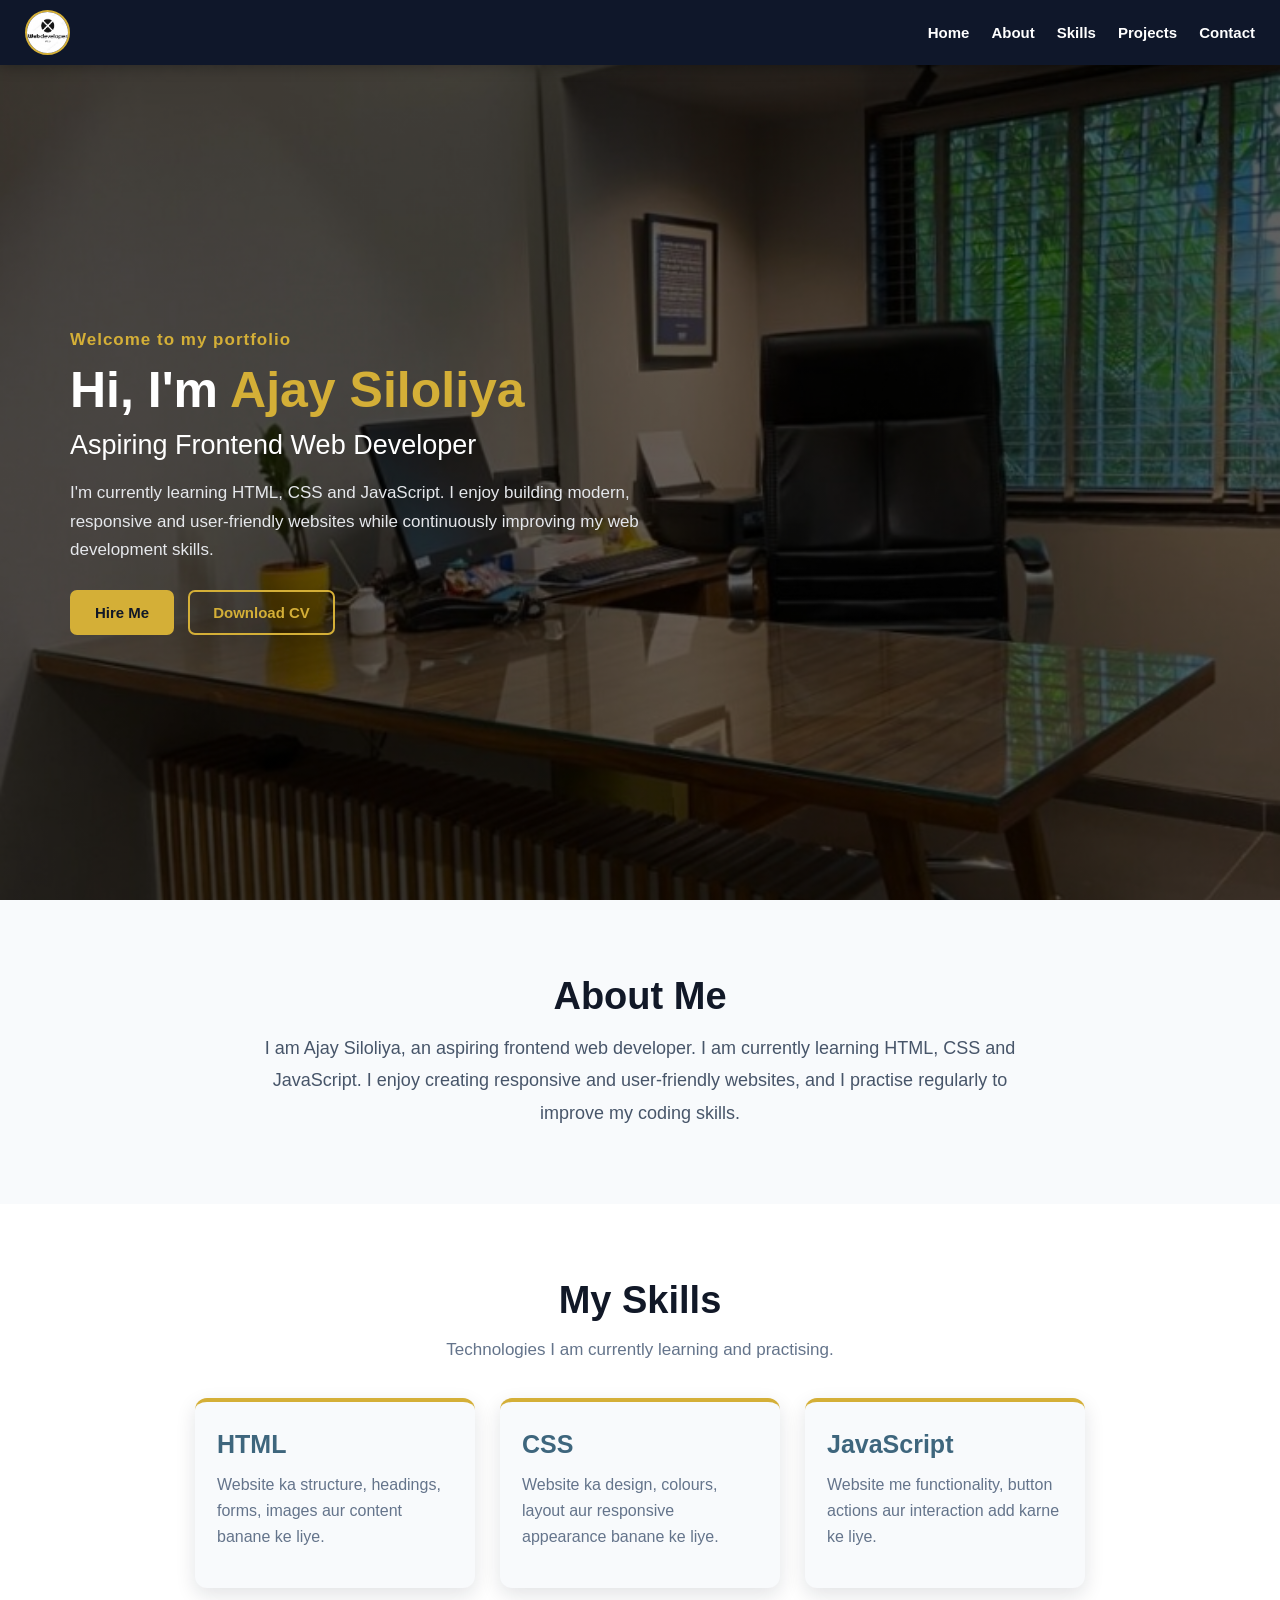
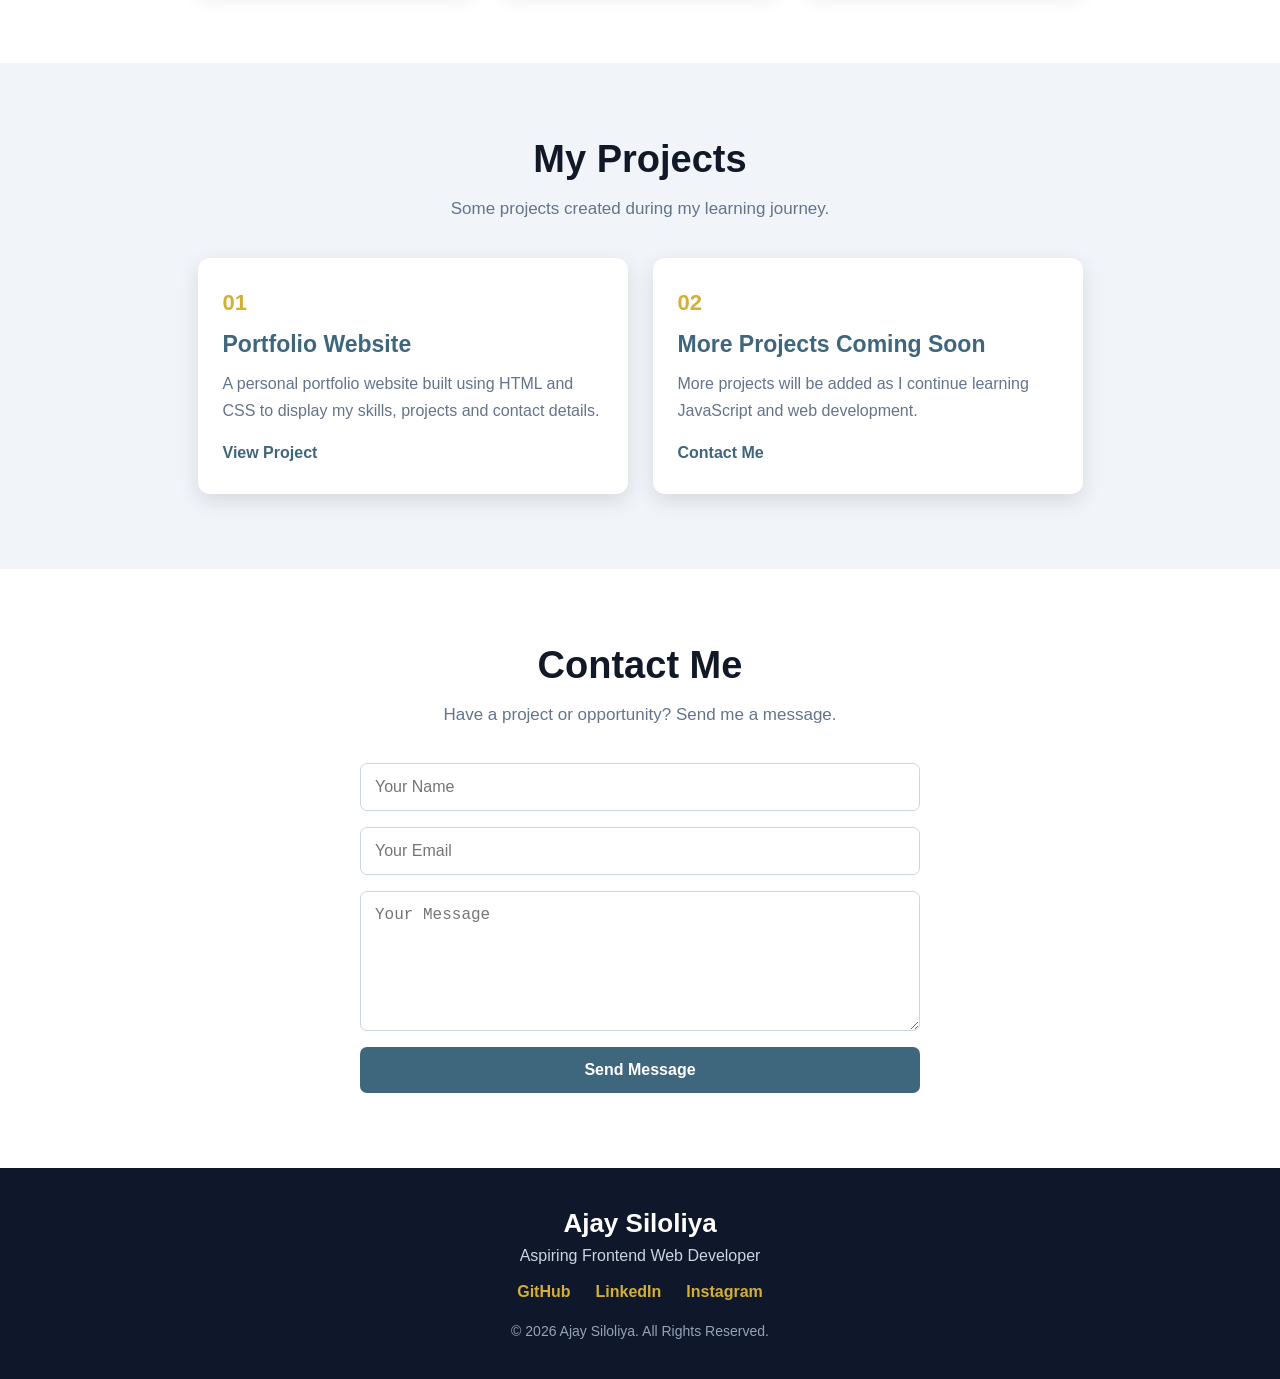
==== index.html @ a76bed8e "Add files via upload" ====
<!DOCTYPE html>  <html lang="en">  
<head>  
    <meta charset="UTF-8">  <meta  
    name="viewport"  
    content="width=device-width, initial-scale=1.0"  
>  

<title>Ajay Siloliya | Frontend Web Developer</title>  

<meta  
    name="description"  
    content="Ajay Siloliya's portfolio website. Aspiring frontend web developer learning HTML, CSS and JavaScript."  
>  

<link rel="stylesheet" href="style.css">

</head>  <body>  <!-- Navbar -->  

<header class="navbar">  

    <a href="#home" class="logo-link">  
        <img src="logo2.jpg" alt="Ajay Siloliya Logo">  
    </a>  

    <nav>  
        <ul>  
            <li>  
                <a href="#home">Home</a>  
            </li>  

            <li>  
                <a href="#about">About</a>  
            </li>  

            <li>  
                <a href="#skills">Skills</a>  
            </li>  

            <li>  
                <a href="#projects">Projects</a>  
            </li>  

            <li>  
                <a href="#contact">Contact</a>  
            </li>  
        </ul>  
    </nav>  

</header>  


<!-- Main content -->  

<main>  

    <!-- Hero Section -->  

    <section class="hero" id="home">  

        <div class="hero-content">  

            <p class="welcome-text">  
                Welcome to my portfolio  
            </p>  

            <h1>  
                Hi, I'm  
                <span>Ajay Siloliya</span>  
            </h1>  

            <h2>  
                Aspiring Frontend Web Developer  
            </h2>  

            <p class="hero-description">  
                I'm currently learning HTML, CSS and JavaScript.  
                I enjoy building modern, responsive and user-friendly  
                websites while continuously improving my web development  
                skills.  
            </p>  

            <div class="hero-buttons">  

                <a href="#contact" class="btn hire-btn">  
                    Hire Me  
                </a>  

                <a  
                    href="Ajaycv.pdf"  
                    class="btn cv-btn"  
                    download  
                >  
                    Download CV  
                </a>  

            </div>  

        </div>  

    </section>  


    <!-- About Section -->  

    <section class="about" id="about">  

        <h2 class="section-title">  
            About Me  
        </h2>  

        <p>  
            I am Ajay Siloliya, an aspiring frontend web developer.  
            I am currently learning HTML, CSS and JavaScript.  
            I enjoy creating responsive and user-friendly websites,  
            and I practise regularly to improve my coding skills.  
        </p>  

    </section>  


    <!-- Skills Section -->  

    <section class="skills" id="skills">  

        <h2 class="section-title">  
            My Skills  
        </h2>  

        <p class="section-description">  
            Technologies I am currently learning and practising.  
        </p>  

        <div class="skill-box">  

            <article class="skill-card">  

                <h3>HTML</h3>  

                <p>  
                    Website ka structure, headings, forms,  
                    images aur content banane ke liye.  
                </p>  

            </article>  

            <article class="skill-card">  

                <h3>CSS</h3>  

                <p>  
                    Website ka design, colours, layout aur  
                    responsive appearance banane ke liye.  
                </p>  

            </article>  

            <article class="skill-card">  

                <h3>JavaScript</h3>  

                <p>  
                    Website me functionality, button actions  
                    aur interaction add karne ke liye.  
                </p>  

            </article>  

        </div>  

    </section>  


    <!-- Projects Section -->  

    <section class="projects" id="projects">  

        <h2 class="section-title">  
            My Projects  
        </h2>  

        <p class="section-description">  
            Some projects created during my learning journey.  
        </p>  

        <div class="project-box">  

            <article class="project-card">  

                <span class="project-number">  
                    01  
                </span>  

                <h3>  
                    Portfolio Website  
                </h3>  

                <p>  
                    A personal portfolio website built using  
                    HTML and CSS to display my skills, projects  
                    and contact details.  
                </p>  

                <a href="#home">  
                    View Project  
                </a>  

            </article>  

            <article class="project-card">  

                <span class="project-number">  
                    02  
                </span>  

                <h3>  
                    More Projects Coming Soon  
                </h3>  

                <p>  
                    More projects will be added as I continue  
                    learning JavaScript and web development.  
                </p>  

                <a href="#contact">  
                    Contact Me  
                </a>  

            </article>  

        </div>  

    </section>  


    <!-- Contact Section -->  

    <section class="contact" id="contact">  

        <h2 class="section-title">  
            Contact Me  
        </h2>  

        <p class="section-description">  
            Have a project or opportunity? Send me a message.  
        </p>  
<form action="https://formspree.io/f/mbdnyzyr" method="POST">

    <input
        type="text"
        name="name"
        placeholder="Your Name"
        required
    >

    <input
        type="email"
        name="email"
        placeholder="Your Email"
        required
    >

    <textarea
        name="message"
        placeholder="Your Message"
        required
    ></textarea>

    <input
        type="hidden"
        name="_subject"
        value="New message from Ajay Portfolio"
    >

    <button type="submit">
        Send Message
    </button>

</form>

    </section>  

</main>  


<!-- Footer -->  

<footer class="footer">  

    <h3>  
        Ajay Siloliya  
    </h3>  

    <p>  
        Aspiring Frontend Web Developer  
    </p>  

    <div class="social-links">  

        <a  
            href="https://github.com/AJAYsiloliya"  
            target="_blank"  
            rel="noopener noreferrer"  
        >  
            GitHub  
        </a>  

        <a href="#">  
            LinkedIn  
        </a>  

        <a  
            href="https://www.instagram.com/_jokar__0962?igsh=OWE2dTY5MWtnN2s2"  
            target="_blank"  
            rel="noopener noreferrer"  
        >  
            Instagram  
        </a>  

    </div>  

    <p class="copyright">  
        © 2026 Ajay Siloliya. All Rights Reserved.  
    </p>  

</footer>

</body>  
</html>
---- style.css ----
/* Basic reset */

* {
    margin: 0;
    padding: 0;
    box-sizing: border-box;
}

html {
    scroll-behavior: smooth;
}

body {
    font-family: Arial, sans-serif;
    color: #222222;
    background-color: #ffffff;
}


/* Navbar */

.navbar {
    position: sticky;
    top: 0;
    z-index: 1000;

    min-height: 65px;
    display: flex;
    align-items: center;
    justify-content: space-between;

    padding: 8px 25px;
    background-color: #0f172a;
    box-shadow: 0 3px 12px rgba(0, 0, 0, 0.25);
}

.logo-link {
    display: flex;
    align-items: center;
}

.navbar img {
    width: 45px;
    height: 45px;

    object-fit: cover;

    border: 2px solid #d4af37;
    border-radius: 50%;
}

.navbar ul {
    display: flex;
    align-items: center;
    gap: 22px;

    list-style: none;
}

.navbar a {
    color: #ffffff;
    text-decoration: none;
    font-size: 15px;
    font-weight: 600;

    transition: color 0.3s ease;
}

.navbar nav a:hover {
    color: #d4af37;
}


/* Hero Section */

.hero {
    min-height: calc(100vh - 65px);

    display: flex;
    align-items: center;

    padding: 70px;

    background:
        linear-gradient(
            rgba(0, 0, 0, 0.62),
            rgba(0, 0, 0, 0.62)
        ),
        url("background.jpg");

    background-size: cover;
    background-position: center;
    background-repeat: no-repeat;

    color: #ffffff;
}

.hero-content {
    max-width: 680px;
}

.welcome-text {
    margin-bottom: 10px;

    color: #d4af37;
    font-size: 17px;
    font-weight: bold;
    letter-spacing: 1px;
}

.hero h1 {
    margin-bottom: 10px;

    font-size: 50px;
    line-height: 1.2;
}

.hero h1 span {
    color: #d4af37;
}

.hero h2 {
    margin-bottom: 18px;

    font-size: 27px;
    font-weight: 500;
}

.hero-description {
    max-width: 620px;

    margin-bottom: 25px;

    color: #e5e7eb;
    font-size: 17px;
    line-height: 1.7;
}


/* Hero buttons */

.hero-buttons {
    display: flex;
    gap: 14px;
    flex-wrap: wrap;
}

.btn {
    display: inline-block;

    padding: 12px 23px;

    border: 2px solid #d4af37;
    border-radius: 7px;

    text-decoration: none;
    font-size: 15px;
    font-weight: bold;

    transition:
        background-color 0.3s ease,
        color 0.3s ease,
        transform 0.3s ease;
}

.hire-btn {
    color: #111827;
    background-color: #d4af37;
}

.cv-btn {
    color: #d4af37;
    background-color: transparent;
}

.btn:hover {
    transform: translateY(-3px);
}

.hire-btn:hover {
    color: #d4af37;
    background-color: transparent;
}

.cv-btn:hover {
    color: #111827;
    background-color: #d4af37;
}


/* Common section styles */

.about,
.skills,
.projects,
.contact {
    padding: 75px 25px;
}

.section-title {
    margin-bottom: 14px;

    color: #111827;
    font-size: 38px;
    text-align: center;
}

.section-description {
    max-width: 650px;

    margin: 0 auto 35px;

    color: #64748b;
    font-size: 17px;
    line-height: 1.6;
    text-align: center;
}


/* About Section */

.about {
    background-color: #f8fafc;
    text-align: center;
}

.about p {
    max-width: 760px;

    margin: auto;

    color: #475569;
    font-size: 18px;
    line-height: 1.8;
}


/* Skills Section */

.skills {
    background-color: #ffffff;
}

.skill-box {
    display: flex;
    justify-content: center;
    gap: 25px;
    flex-wrap: wrap;
}

.skill-card {
    width: 280px;
    min-height: 190px;

    padding: 28px 22px;

    background-color: #f8fafc;
    border-top: 4px solid #d4af37;
    border-radius: 12px;

    box-shadow: 0 7px 20px rgba(15, 23, 42, 0.12);

    transition:
        transform 0.3s ease,
        box-shadow 0.3s ease;
}

.skill-card:hover {
    transform: translateY(-8px);
    box-shadow: 0 13px 28px rgba(15, 23, 42, 0.18);
}

.skill-card h3 {
    margin-bottom: 13px;

    color: #3e667d;
    font-size: 25px;
}

.skill-card p {
    color: #64748b;
    line-height: 1.6;
}


/* Projects Section */

.projects {
    background-color: #f1f5f9;
}

.project-box {
    display: flex;
    justify-content: center;
    gap: 25px;
    flex-wrap: wrap;
}

.project-card {
    position: relative;

    width: 100%;
    max-width: 430px;

    padding: 32px 25px;

    background-color: #ffffff;
    border-radius: 12px;

    box-shadow: 0 7px 20px rgba(15, 23, 42, 0.12);

    transition:
        transform 0.3s ease,
        box-shadow 0.3s ease;
}

.project-card:hover {
    transform: translateY(-7px);
    box-shadow: 0 13px 28px rgba(15, 23, 42, 0.18);
}

.project-number {
    display: inline-block;

    margin-bottom: 15px;

    color: #d4af37;
    font-size: 22px;
    font-weight: bold;
}

.project-card h3 {
    margin-bottom: 12px;

    color: #3e667d;
    font-size: 23px;
}

.project-card p {
    margin-bottom: 20px;

    color: #64748b;
    line-height: 1.7;
}

.project-card a {
    color: #3e667d;
    text-decoration: none;
    font-weight: bold;
}

.project-card a:hover {
    color: #d4af37;
}


/* Contact Section */

.contact {
    background-color: #ffffff;
}

.contact form {
    width: 100%;
    max-width: 560px;

    display: flex;
    flex-direction: column;
    gap: 16px;

    margin: auto;
}

.contact input,
.contact textarea {
    width: 100%;

    padding: 14px;

    border: 1px solid #cbd5e1;
    border-radius: 7px;
    outline: none;

    font-size: 16px;
}

.contact input:focus,
.contact textarea:focus {
    border-color: #3e667d;
    box-shadow: 0 0 0 3px rgba(62, 102, 125, 0.12);
}

.contact textarea {
    min-height: 140px;
    resize: vertical;
}

.contact button {
    padding: 14px;

    color: #ffffff;
    background-color: #3e667d;

    border: none;
    border-radius: 7px;

    font-size: 16px;
    font-weight: bold;
    cursor: pointer;

    transition:
        background-color 0.3s ease,
        transform 0.3s ease;
}

.contact button:hover {
    background-color: #2d4f63;
    transform: translateY(-2px);
}


/* Footer */

.footer {
    padding: 40px 20px;

    color: #ffffff;
    background-color: #0f172a;

    text-align: center;
}

.footer h3 {
    margin-bottom: 8px;
    font-size: 26px;
}

.footer > p {
    margin-bottom: 18px;
    color: #cbd5e1;
}

.social-links {
    display: flex;
    justify-content: center;
    gap: 25px;
    flex-wrap: wrap;

    margin-bottom: 22px;
}

.social-links a {
    color: #d4af37;
    text-decoration: none;
    font-weight: bold;

    transition:
        color 0.3s ease,
        transform 0.3s ease;
}

.social-links a:hover {
    color: #ffffff;
    transform: translateY(-2px);
}

.footer .copyright {
    margin-bottom: 0;

    color: #94a3b8;
    font-size: 14px;
}


/* =========================
   RESPONSIVE DESIGN
========================= */


/* Tablet aur chhote laptop */

@media (max-width: 1024px) {

    .navbar {
        padding: 8px 20px;
    }

    .navbar ul {
        gap: 18px;
    }

    .hero {
        padding: 60px 45px;
    }

    .hero h1 {
        font-size: 44px;
    }

    .hero h2 {
        font-size: 25px;
    }

    .skill-card {
        width: 260px;
    }
}


/* Mobile aur Tablet */

@media (max-width: 768px) {

    .navbar {
        min-height: 60px;
        padding: 8px 14px;
    }

    .navbar img {
        width: 40px;
        height: 40px;
    }

    .navbar ul {
        gap: 12px;
    }

    .navbar nav a {
        font-size: 12px;
    }

    .hero {
        min-height: calc(100vh - 60px);
        padding: 60px 28px;
        background-position: center;
    }

    .hero-content {
        max-width: 100%;
    }

    .hero h1 {
        font-size: 38px;
    }

    .hero h2 {
        font-size: 23px;
    }

    .hero-description {
        font-size: 16px;
    }

    .about,
    .skills,
    .projects,
    .contact {
        padding: 60px 20px;
    }

    .section-title {
        font-size: 33px;
    }

    .skill-card {
        width: 100%;
        max-width: 360px;
    }

    .project-card {
        width: 100%;
        max-width: 520px;
    }

    .contact form {
        max-width: 100%;
    }
}


/* Normal Mobile */

@media (max-width: 560px) {

    .navbar {
        justify-content: center;
    }

    .logo-link {
        display: none;
    }

    .navbar ul {
        justify-content: center;
        gap: 14px;
    }

    .navbar nav a {
        font-size: 12px;
    }

    .hero {
        padding: 55px 22px;
    }

    .welcome-text {
        font-size: 15px;
    }

    .hero h1 {
        font-size: 34px;
    }

    .hero h2 {
        font-size: 21px;
    }

    .hero-description {
        font-size: 15px;
        line-height: 1.6;
    }

    .hero-buttons {
        gap: 10px;
    }

    .btn {
        padding: 11px 18px;
        font-size: 14px;
    }

    .section-title {
        font-size: 30px;
    }

    .about p {
        font-size: 16px;
    }

    .skill-card,
    .project-card {
        padding: 24px 18px;
    }
}


/* Bahut chhota Mobile */

@media (max-width: 400px) {

    .navbar {
        padding: 8px 5px;
    }

    .navbar ul {
        gap: 9px;
    }

    .navbar nav a {
        font-size: 10px;
    }

    .hero {
        padding: 45px 16px;
    }

    .hero h1 {
        font-size: 30px;
    }

    .hero h2 {
        font-size: 18px;
    }

    .hero-buttons {
        flex-direction: column;
        align-items: flex-start;
    }

    .btn {
        min-width: 145px;
        text-align: center;
    }

    .about,
    .skills,
    .projects,
    .contact {
        padding: 50px 15px;
    }

    .section-title {
        font-size: 28px;
    }

    .section-description {
        font-size: 15px;
    }

    .social-links {
        gap: 16px;
    }
}
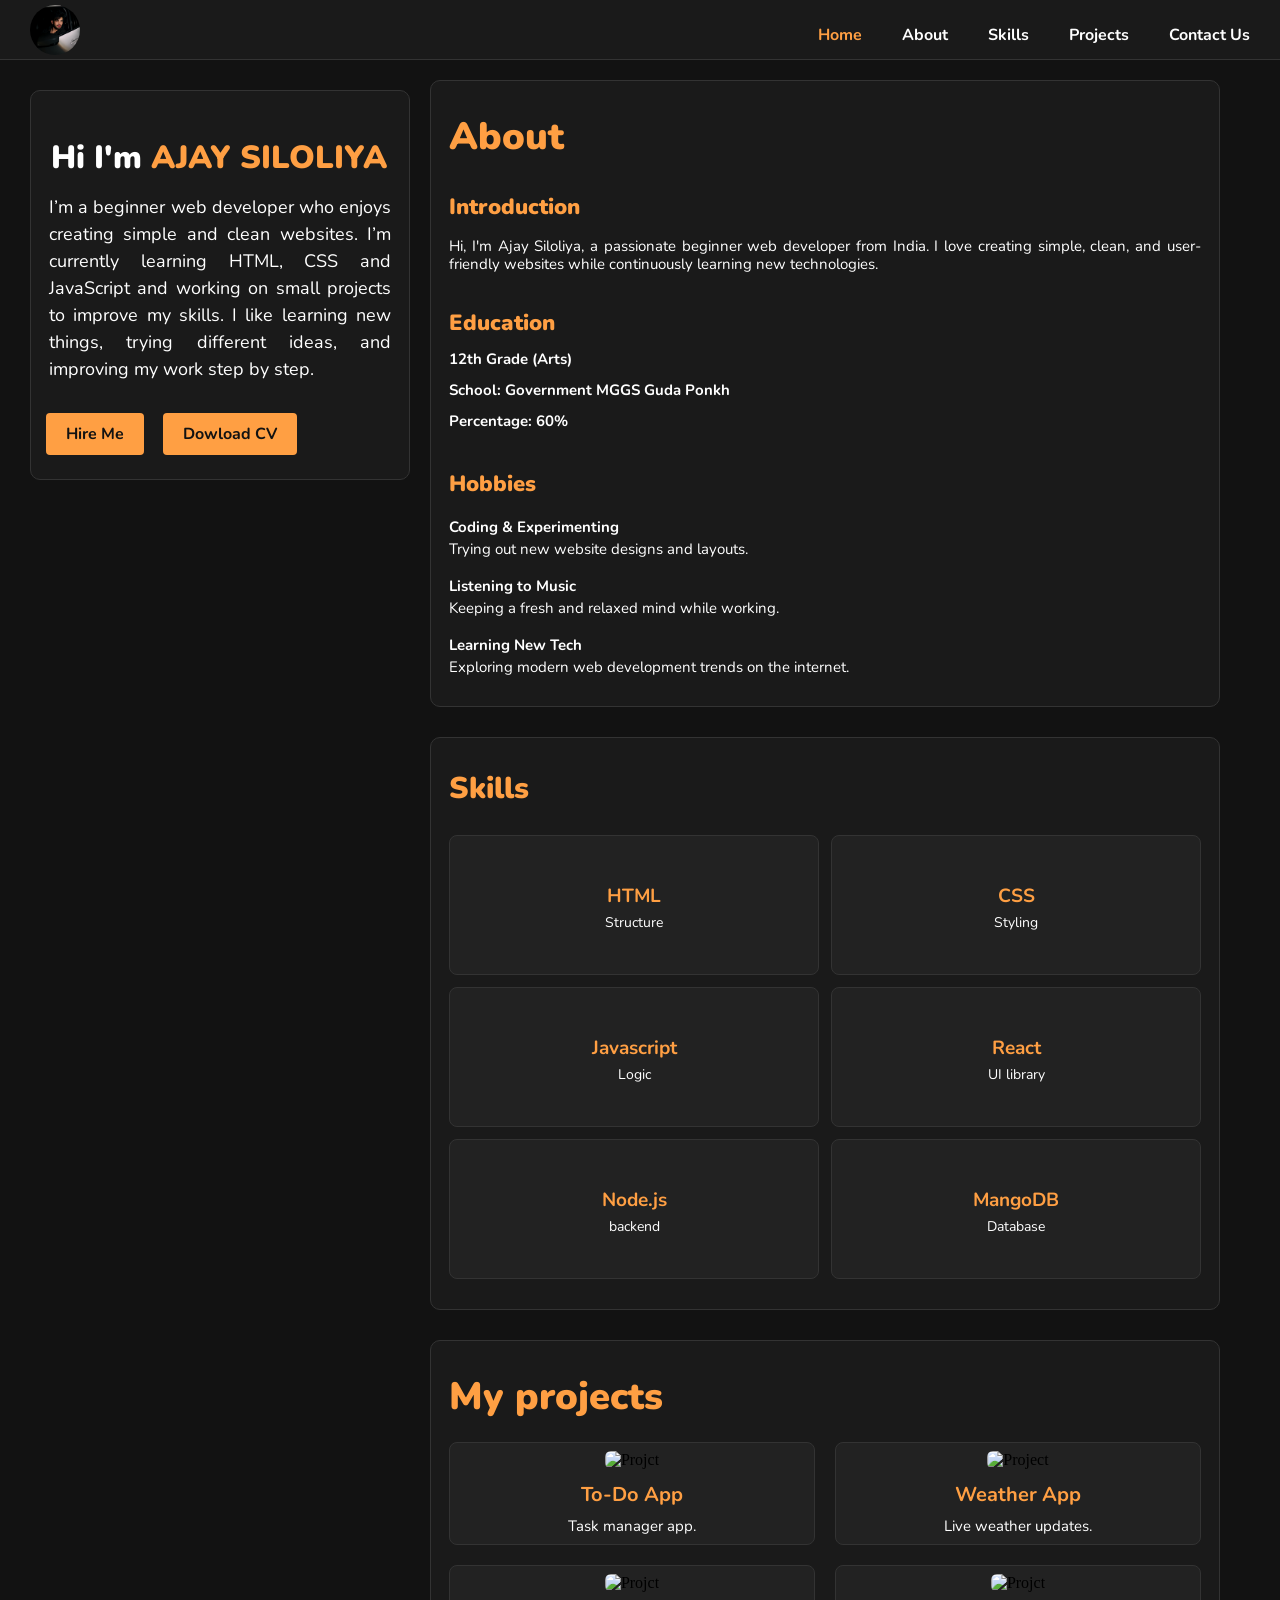
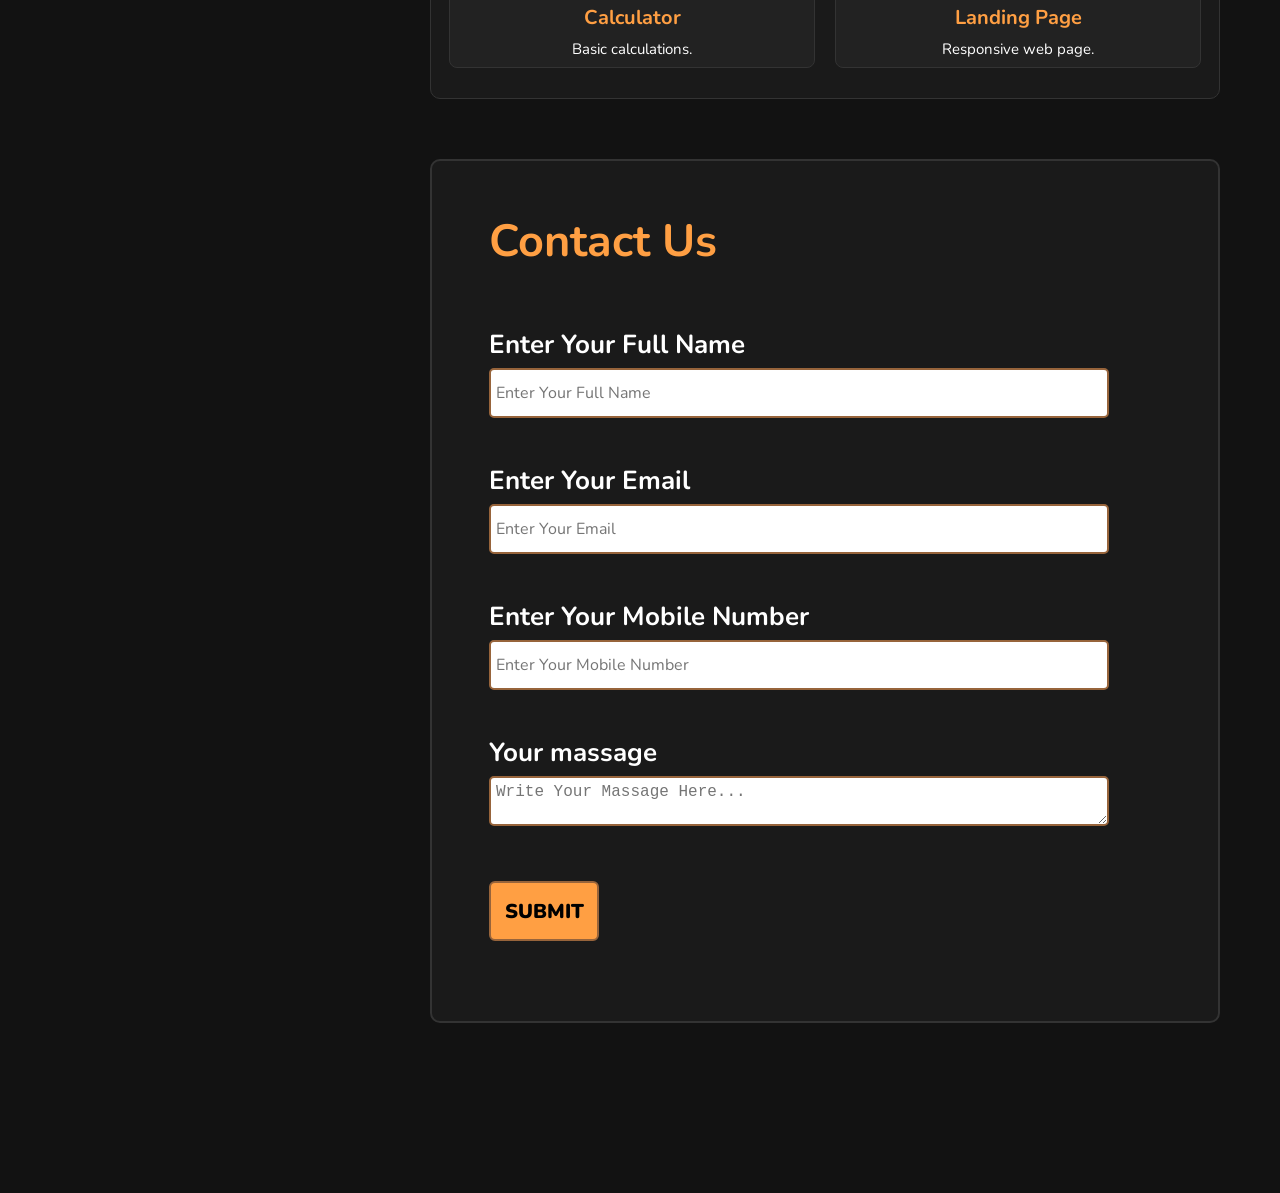
==== commit 6c3ba644: "Add files via upload" ====
--- a/index.html
+++ b/index.html
@@ -1,329 +1,167 @@
-<!DOCTYPE html>  <html lang="en">  
-<head>  
-    <meta charset="UTF-8">  <meta  
-    name="viewport"  
-    content="width=device-width, initial-scale=1.0"  
->  
+<!DOCTYPE html>
+<html lang="en">
 
-<title>Ajay Siloliya | Frontend Web Developer</title>  
+<head>
+  <meta charset="UTF-8">
+  <meta name="viewport" content="width=device-width, initial-scale=1">
+  <title>Ajay siloliya portfolio</title>
+  <link rel="stylesheet" href="style.css">
+</head>
 
-<meta  
-    name="description"  
-    content="Ajay Siloliya's portfolio website. Aspiring frontend web developer learning HTML, CSS and JavaScript."  
->  
+<body>
+  <div id="custom-alert" class="alert-box">
+    <p>Thank you for your interest! Let's connect.</p>
+    <button onclick="closeAlert()" class="alert-btn">OK</button>
+  </div>
 
-<link rel="stylesheet" href="style.css">
+  <div class="navbar">
+    <img class="logo" src="./logo.png" alt="Logo">
+    <div class="burger">
+      <svg viewBox="0 0 50 50">
+        <path d="M2 9h46v2H2zM2 24h46v2H2zM2 39h46v2H2z"></path>
+      </svg>
+    </div>
 
-</head>  <body>  <!-- Navbar -->  
+    <div class="nav-container">
+      <div class="close">
+        <img src="./close.png" alt="" />
+      </div>
+      <div class="nav-links">
+        <a class="high" href="#home">Home</a>
+        <a href="#about">About</a>
+        <a href="#skill">Skills</a>
+        <a href="#projectss">Projects</a>
+        <a href="#Form">Contact Us</a>
+      </div>
+    </div>
+  </div>
 
-<header class="navbar">  
+  <div class="Info" id="home">
+    <div class="myinfo">
+      <h1 class="Name">Hi I'm <span class="Highlight">AJAY SILOLIYA</span></h1>
+      <div class="line"></div>
+      <p>I’m a beginner web developer who enjoys creating simple and clean websites. I’m currently learning HTML, CSS
+        and JavaScript and working on small projects to improve my skills. I like learning new things, trying different
+        ideas, and improving my work step by step.</p>
+      <a class="btn" href="#Form">Hire Me</a>
+      <a class="btn" href="Ajaycv.pdf" download="Ajaycv.pdf">Dowload CV</a>
+    </div>
+  </div>
 
-    <a href="#home" class="logo-link">  
-        <img src="logo2.jpg" alt="Ajay Siloliya Logo">  
-    </a>  
-
-    <nav>  
-        <ul>  
-            <li>  
-                <a href="#home">Home</a>  
-            </li>  
-
-            <li>  
-                <a href="#about">About</a>  
-            </li>  
-
-            <li>  
-                <a href="#skills">Skills</a>  
-            </li>  
-
-            <li>  
-                <a href="#projects">Projects</a>  
-            </li>  
-
-            <li>  
-                <a href="#contact">Contact</a>  
-            </li>  
-        </ul>  
-    </nav>  
-
-</header>  
+  <div class="right-content">
+    <div class="about-container" id="about">
+      <div class="about">
+        <div class="intro">
+          <h2 id="About">About</h2>
+          <h2 class="pd">Introduction</h2>
+          <p>Hi, I'm Ajay Siloliya, a passionate beginner web developer from India. I love creating simple, clean, and
+            user-friendly websites while continuously learning new technologies.</p>
+        </div>
+        <div class="education">
+          <h2>Education</h2>
+          <h3>12th Grade (Arts)</h3>
+          <h3>School: Government MGGS Guda Ponkh</h3>
+          <h3>Percentage: 60%</h3>
+        </div>
+        <div class="hobbies">
+          <h2>Hobbies</h2>
+          <h3>Coding & Experimenting</h3>
+          <p>Trying out new website designs and layouts.</p>
+          <h3>Listening to Music</h3>
+          <p>Keeping a fresh and relaxed mind while working.</p>
+          <h3>Learning New Tech</h3>
+          <p>Exploring modern web development trends on the internet.</p>
+        </div>
+      </div>
+    </div>
 
 
-<!-- Main content -->  
-
-<main>  
-
-    <!-- Hero Section -->  
-
-    <section class="hero" id="home">  
-
-        <div class="hero-content">  
-
-            <p class="welcome-text">  
-                Welcome to my portfolio  
-            </p>  
-
-            <h1>  
-                Hi, I'm  
-                <span>Ajay Siloliya</span>  
-            </h1>  
-
-            <h2>  
-                Aspiring Frontend Web Developer  
-            </h2>  
-
-            <p class="hero-description">  
-                I'm currently learning HTML, CSS and JavaScript.  
-                I enjoy building modern, responsive and user-friendly  
-                websites while continuously improving my web development  
-                skills.  
-            </p>  
-
-            <div class="hero-buttons">  
-
-                <a href="#contact" class="btn hire-btn">  
-                    Hire Me  
-                </a>  
-
-                <a  
-                    href="Ajaycv.pdf"  
-                    class="btn cv-btn"  
-                    download  
-                >  
-                    Download CV  
-                </a>  
-
-            </div>  
-
-        </div>  
-
-    </section>  
+    <div class="skill-container" id="skill">
+      <div class="skills">
+        <h2>Skills</h2>
+        <div class="grid">
+          <div class="Skillcard">
+            <h3>HTML</h3>
+            <p>Structure</p>
+          </div>
+          <div class="Skillcard">
+            <h3>CSS</h3>
+            <p>Styling</p>
+          </div>
+          <div class="Skillcard">
+            <h3>Javascript</h3>
+            <p>Logic</p>
+          </div>
+          <div class="Skillcard">
+            <h3>React</h3>
+            <p>UI library</p>
+          </div>
+          <div class="Skillcard">
+            <h3>Node.js</h3>
+            <p>backend</p>
+          </div>
+          <div class="Skillcard">
+            <h3>MangoDB</h3>
+            <p>Database</p>
+          </div>
+        </div>
+      </div>
+    </div>
 
 
-    <!-- About Section -->  
+    <div class="Project" id="projectss">
+      <h3>My projects</h3>
+      <div class="project_card">
+        <div class="card">
+          <img src="https://picsum.photos/300/200?random=1" alt="Projct" class="C1" />
+          <h2>To-Do App</h2>
+          <p>Task manager app.</p>
+        </div>
+        <div class="card">
+          <img src="https://picsum.photos/300/200?random=2" alt="Project" class="C1" />
+          <h2>Weather App</h2>
+          <p>Live weather updates.</p>
+        </div>
+        <div class="card">
+          <img src="https://picsum.photos/300/200?random=3" alt="Projct" class="C1" />
+          <h2>Calculator</h2>
+          <p>Basic calculations.</p>
+        </div>
+        <div class="card">
+          <img src="https://picsum.photos/300/200?random=4" alt="Projct" class="C1" />
+          <h2>Landing Page</h2>
+          <p>Responsive web page.</p>
+        </div>
+      </div>
+    </div>
+    <div class="Form" id=Form>
+      <form action="https://formspree.io/f/mppaovje" method="POST">
+        <h1>Contact Us</h1>
+        <div class="formdata">
+          <label for="username">Enter Your Full Name</label>
+          <input type="text" id="username" name="username" placeholder="Enter Your Full Name">
+        </div>
+        <div class="formdata">
+          <label for="Email">Enter Your Email</label>
+          <input type="email" id="Email" name="Email" placeholder="Enter Your Email" required>
+        </div>
+        <div class="formdata">
+          <label for="Phone">Enter Your Mobile Number</label>
+          <input type="tel" id="Phone" name="Phone" placeholder="Enter Your Mobile Number" required>
+        </div>
+        <div class="formdata">
+          <label for="massage">Your massage</label>
+          <textarea id="massage" name="massags" rows="4" placeholder="Write Your Massage Here..."></textarea>
+          <button type="submit" class="btn2">SUBMIT</button>
+        </div>
 
-    <section class="about" id="about">  
+      </form>
 
-        <h2 class="section-title">  
-            About Me  
-        </h2>  
+    </div>
 
-        <p>  
-            I am Ajay Siloliya, an aspiring frontend web developer.  
-            I am currently learning HTML, CSS and JavaScript.  
-            I enjoy creating responsive and user-friendly websites,  
-            and I practise regularly to improve my coding skills.  
-        </p>  
+  </div>
 
-    </section>  
+  <script src="./script.js"></script>
+</body>
 
-
-    <!-- Skills Section -->  
-
-    <section class="skills" id="skills">  
-
-        <h2 class="section-title">  
-            My Skills  
-        </h2>  
-
-        <p class="section-description">  
-            Technologies I am currently learning and practising.  
-        </p>  
-
-        <div class="skill-box">  
-
-            <article class="skill-card">  
-
-                <h3>HTML</h3>  
-
-                <p>  
-                    Website ka structure, headings, forms,  
-                    images aur content banane ke liye.  
-                </p>  
-
-            </article>  
-
-            <article class="skill-card">  
-
-                <h3>CSS</h3>  
-
-                <p>  
-                    Website ka design, colours, layout aur  
-                    responsive appearance banane ke liye.  
-                </p>  
-
-            </article>  
-
-            <article class="skill-card">  
-
-                <h3>JavaScript</h3>  
-
-                <p>  
-                    Website me functionality, button actions  
-                    aur interaction add karne ke liye.  
-                </p>  
-
-            </article>  
-
-        </div>  
-
-    </section>  
-
-
-    <!-- Projects Section -->  
-
-    <section class="projects" id="projects">  
-
-        <h2 class="section-title">  
-            My Projects  
-        </h2>  
-
-        <p class="section-description">  
-            Some projects created during my learning journey.  
-        </p>  
-
-        <div class="project-box">  
-
-            <article class="project-card">  
-
-                <span class="project-number">  
-                    01  
-                </span>  
-
-                <h3>  
-                    Portfolio Website  
-                </h3>  
-
-                <p>  
-                    A personal portfolio website built using  
-                    HTML and CSS to display my skills, projects  
-                    and contact details.  
-                </p>  
-
-                <a href="#home">  
-                    View Project  
-                </a>  
-
-            </article>  
-
-            <article class="project-card">  
-
-                <span class="project-number">  
-                    02  
-                </span>  
-
-                <h3>  
-                    More Projects Coming Soon  
-                </h3>  
-
-                <p>  
-                    More projects will be added as I continue  
-                    learning JavaScript and web development.  
-                </p>  
-
-                <a href="#contact">  
-                    Contact Me  
-                </a>  
-
-            </article>  
-
-        </div>  
-
-    </section>  
-
-
-    <!-- Contact Section -->  
-
-    <section class="contact" id="contact">  
-
-        <h2 class="section-title">  
-            Contact Me  
-        </h2>  
-
-        <p class="section-description">  
-            Have a project or opportunity? Send me a message.  
-        </p>  
-<form action="https://formspree.io/f/mbdnyzyr" method="POST">
-
-    <input
-        type="text"
-        name="name"
-        placeholder="Your Name"
-        required
-    >
-
-    <input
-        type="email"
-        name="email"
-        placeholder="Your Email"
-        required
-    >
-
-    <textarea
-        name="message"
-        placeholder="Your Message"
-        required
-    ></textarea>
-
-    <input
-        type="hidden"
-        name="_subject"
-        value="New message from Ajay Portfolio"
-    >
-
-    <button type="submit">
-        Send Message
-    </button>
-
-</form>
-
-    </section>  
-
-</main>  
-
-
-<!-- Footer -->  
-
-<footer class="footer">  
-
-    <h3>  
-        Ajay Siloliya  
-    </h3>  
-
-    <p>  
-        Aspiring Frontend Web Developer  
-    </p>  
-
-    <div class="social-links">  
-
-        <a  
-            href="https://github.com/AJAYsiloliya"  
-            target="_blank"  
-            rel="noopener noreferrer"  
-        >  
-            GitHub  
-        </a>  
-
-        <a href="#">  
-            LinkedIn  
-        </a>  
-
-        <a  
-            href="https://www.instagram.com/_jokar__0962?igsh=OWE2dTY5MWtnN2s2"  
-            target="_blank"  
-            rel="noopener noreferrer"  
-        >  
-            Instagram  
-        </a>  
-
-    </div>  
-
-    <p class="copyright">  
-        © 2026 Ajay Siloliya. All Rights Reserved.  
-    </p>  
-
-</footer>
-
-</body>  
-</html>  
- +</html>
--- a/style.css
+++ b/style.css
@@ -1,703 +1,682 @@
-/* Basic reset */
+@import url("https://fonts.googleapis.com/css2?family=Sekuya&display=swap");
+@import url("https://fonts.googleapis.com/css2?family=Nunito:ital,wght@0,200..1000;1,200..1000&display=swap");
 
 * {
-    margin: 0;
-    padding: 0;
-    box-sizing: border-box;
-}
-
-html {
-    scroll-behavior: smooth;
-}
-
+  margin: 0;
+  padding: 0;
+  box-sizing: border-box;
+}
+
+html,
 body {
-    font-family: Arial, sans-serif;
-    color: #222222;
-    background-color: #ffffff;
-}
-
-
-/* Navbar */
+  background-color: #121212;
+  scroll-behavior: smooth;
+  overflow-x: hidden;
+}
+
+.burger {
+  filter: brightness(0) saturate(100%) invert(77%) sepia(87%) saturate(2421%)
+    hue-rotate(159deg) brightness(101%) contrast(102%);
+  height: 40px;
+  width: 40px;
+  position: fixed;
+  right: 30px;
+  top: 10px;
+  z-index: 1000;
+  cursor: pointer;
+}
+
+.close {
+  filter: brightness(0) saturate(100%) invert(77%) sepia(87%) saturate(2421%)
+    hue-rotate(159deg) brightness(101%) contrast(102%);
+  position: absolute;
+  top: 10px;
+  right: 20px;
+  height: 50px;
+  width: 50px;
+  cursor: pointer;
+}
+
+.logo {
+  position: absolute;
+  left: 20px;
+  top: 7px;
+  border-radius: 50%;
+  height: 45px;
+  width: 45px;
+  cursor: pointer;
+  transition: all 0.6s ease;
+  z-index: 1002;
+}
+
+.logo.active2 {
+  position: fixed !important;
+  top: 50% !important;
+  left: 50% !important;
+  transform: translate(-50%, -50%) !important;
+  height: 350px !important;
+  width: 350px !important;
+  z-index: 9999 !important;
+  object-fit: contain !important;
+  background-color: white !important;
+  padding: 10px !important;
+  box-shadow: 0 0 50px rgba(0, 0, 0, 0.8) !important;
+}
 
 .navbar {
-    position: sticky;
-    top: 0;
-    z-index: 1000;
-
-    min-height: 65px;
-    display: flex;
-    align-items: center;
-    justify-content: space-between;
-
-    padding: 8px 25px;
-    background-color: #0f172a;
-    box-shadow: 0 3px 12px rgba(0, 0, 0, 0.25);
-}
-
-.logo-link {
-    display: flex;
-    align-items: center;
-}
-
-.navbar img {
-    width: 45px;
-    height: 45px;
-
-    object-fit: cover;
-
-    border: 2px solid #d4af37;
-    border-radius: 50%;
-}
-
-.navbar ul {
-    display: flex;
-    align-items: center;
-    gap: 22px;
-
-    list-style: none;
-}
-
-.navbar a {
-    color: #ffffff;
-    text-decoration: none;
+  background-color: #1a1a1a;
+  position: fixed;
+  top: 0;
+  left: 0;
+  width: 100%;
+  height: 60px;
+  display: flex;
+  align-items: center;
+  justify-content: flex-end; /* Links ko right side align rakhne ke liye */
+  padding: 0 30px;
+  z-index: 999;
+  border-bottom: 1px solid #333333;
+}
+
+.nav-container {
+  box-shadow:
+    rgba(0, 0, 0, 0.25) 0px 0.0625em 0.0625em,
+    rgba(0, 0, 0, 0.25) 0px 0.125em 0.5em,
+    rgba(255, 255, 255, 0.1) 0px 0px 0px 1px inset;
+  position: fixed;
+  top: 0;
+  right: -300px;
+  width: 200px;
+  height: 100vh;
+  background-color: #1a1a1a;
+  transition: right 0.5s ease;
+  z-index: 1001;
+}
+
+.nav-container.active {
+  right: 0;
+}
+
+.nav-links {
+  font-family: "Nunito", sans-serif;
+  font-optical-sizing: auto;
+  font-weight: 700;
+  font-style: normal;
+  padding-top: 60px;
+  display: flex;
+  flex-direction: column;
+  align-items: center;
+  gap: 40px;
+}
+
+.nav-links a {
+  text-decoration: none;
+  color: #fff;
+}
+
+.nav-links .high {
+  color: #ff9f43;
+}
+
+.nav-links a:hover {
+  color: #ff9f43;
+}
+
+.box {
+  box-shadow:
+    rgba(0, 0, 0, 0.4) 0px 2px 4px,
+    rgba(0, 0, 0, 0.3) 0px 7px 13px -3px,
+    rgba(0, 0, 0, 0.2) 0px -3px 0px inset;
+  height: 50px;
+  width: 60%;
+  background-color: #1a1a1a;
+  margin: 5px 85px 5px 85px;
+  border: 2px solid #333333;
+  border-radius: 10px;
+  overflow: hidden;
+}
+
+.trans .box div {
+  font-family: "Sekuya", system-ui;
+  font-weight: 400;
+  font-style: normal;
+  position: relative;
+  padding: 6px;
+  font-size: 30px;
+  display: inline-block;
+  animation: moving 10s linear infinite;
+}
+
+.Info {
+  height: 390px;
+  border-radius: 10px;
+  margin: 90px auto 50px auto;
+  background-color: #1a1a1a;
+  max-width: 405px;
+  border: 1px solid #333333;
+}
+
+.myinfo .Name {
+  font-family: "Nunito", sans-serif;
+  font-optical-sizing: auto;
+  font-weight: 900;
+  font-style: normal;
+  color: #ffffff;
+  padding-top: 15px;
+  margin: 30px 0px 15px 20px;
+}
+
+.myinfo .Highlight {
+  color: #ff9f43;
+}
+
+.myinfo p {
+  font-family: "Nunito", sans-serif;
+  font-optical-sizing: auto;
+  font-weight: 400;
+  font-style: normal;
+  color: #ffffff;
+  text-align: justify;
+  font-size: 18px;
+  line-height: 1.5;
+  margin-left: 18px;
+  margin-right: 18px;
+}
+
+.btn {
+  font-family: "Nunito", sans-serif;
+  font-optical-sizing: auto;
+  font-weight: 700;
+  font-style: normal;
+  text-decoration: none;
+  background-color: #ff9f43;
+  color: #121212;
+  display: inline-block;
+  padding: 10px 20px;
+  margin: 30px 0 0 15px;
+  border-radius: 4px;
+  font-weight: bold;
+  cursor: pointer;
+}
+
+.btn:hover {
+  background-color: #121212;
+  color: #ff9f43;
+  transition: 0.5s ease;
+}
+
+.about-container {
+  height: auto;
+  border-radius: 10px;
+  background-color: #1a1a1a;
+  max-width: 405px;
+  border: 1px solid #333333;
+  margin: 0px auto 30px auto;
+  padding: 30px 18px;
+}
+
+.about {
+  display: flex;
+  flex-direction: column;
+  row-gap: 35px;
+}
+
+#About {
+  font-size: 30px;
+  font-family: "Nunito", sans-serif;
+  font-optical-sizing: auto;
+  font-weight: 900;
+  font-style: normal;
+  color: #ff9f43;
+  padding-bottom: 30px;
+}
+
+.pd {
+  margin-bottom: 15px;
+}
+
+.about-container h2 {
+  font-size: 20px;
+  font-family: "Nunito", sans-serif;
+  font-optical-sizing: auto;
+  font-weight: 900;
+  font-style: normal;
+  color: #ff9f43;
+}
+
+.about p {
+  font-family: "Nunito", sans-serif;
+  font-optical-sizing: auto;
+  font-weight: 400;
+  font-style: normal;
+  color: #ffffff;
+  text-align: justify;
+  font-size: 15px;
+  line-height: 1.2;
+}
+
+.about h3 {
+  padding-top: 8px;
+  font-size: 15px;
+  margin: 10px 0px 3px 0px;
+  color: #ffffff;
+  font-family: "Nunito", sans-serif;
+  font-optical-sizing: auto;
+  font-weight: bold;
+  font-style: normal;
+}
+
+.education h3 {
+  padding-top: 1px;
+}
+
+.alert-box {
+  position: fixed;
+  top: 50%;
+  left: 50%;
+  transform: translate(-50%, -50%);
+  background: #1a1a1a;
+  padding: 20px;
+  border: 1px solid #00f2fe;
+  color: #fff;
+  visibility: hidden;
+  opacity: 0;
+  transition:
+    opacity 0.5s ease,
+    visibility 0.5s;
+  z-index: 1000;
+}
+
+.alert-box.show {
+  visibility: visible;
+  opacity: 1;
+}
+
+.alert-btn {
+  background-color: #00f2fe;
+  color: #000;
+  border: none;
+  padding: 8px 16px;
+  margin-top: 10px;
+  border-radius: 5px;
+  cursor: pointer;
+  font-weight: bold;
+  transition: 0.3s;
+}
+
+.alert-btn:hover {
+  background-color: #00b8c4;
+}
+
+.skill-container {
+  max-width: 405px;
+  height: auto;
+  border-radius: 10px;
+  background-color: #1a1a1a;
+  border: 1px solid #333333;
+  margin: 0px auto 30px auto;
+  padding: 30px 18px;
+  box-sizing: border-box;
+}
+
+.skills {
+  width: 100%;
+  height: auto;
+  background-color: transparent;
+}
+
+.skills h2 {
+  font-size: 30px;
+  font-family: "Nunito", sans-serif;
+  font-weight: 900;
+  color: #ff9f43;
+}
+
+.grid {
+  width: 100%;
+  display: grid;
+  grid-template-columns: repeat(2, 1fr);
+  gap: 12px;
+  margin-top: 26px;
+  background-color: transparent;
+}
+
+.grid .Skillcard {
+  background-color: #222222;
+  border: 1px solid #333333;
+  padding: 12px;
+  border-radius: 8px;
+  text-align: center;
+  transition:
+    transform 0.4s ease,
+    box-shadow 0.3s ease,
+    border-color 0.3s ease;
+}
+
+.grid .Skillcard:hover {
+  transform: translateY(-5px);
+  box-shadow: 0 6px 15px rgba(255, 159, 67, 0.2);
+  border-color: #ff9f43;
+}
+
+.grid h3 {
+  font-size: 15px;
+  color: #ff9f43;
+  font-family: "Nunito", sans-serif;
+  font-weight: bold;
+  margin-bottom: 4px;
+}
+
+.grid p {
+  font-family: "Nunito", sans-serif;
+  font-weight: 400;
+  color: #ffffff;
+  font-size: 12px;
+}
+
+.Project {
+  max-width: 405px;
+  height: auto;
+  border-radius: 10px;
+  background-color: #1a1a1a;
+  border: 1px solid #333333;
+  margin: 0px auto 30px auto;
+  padding: 30px 18px;
+  box-sizing: border-box;
+}
+
+.project_card {
+  display: grid;
+  grid-template-columns: repeat(2, 1fr);
+  gap: 20px;
+  width: 100%;
+  height: auto;
+  background-color: transparent;
+}
+
+.project_card .card {
+  background-color: #222222;
+  border: 1px solid #333333;
+  border-radius: 8px;
+  padding: 8px;
+  text-align: center;
+  transition:
+    transform 0.4s ease,
+    box-shadow 0.3s ease,
+    border-color 0.3s ease;
+}
+
+.card .C1 {
+  width: 100% !important;
+  height: 90px;
+  object-fit: cover !important;
+  border-radius: 6px;
+  margin: 0 !important;
+}
+
+.card h2 {
+  font-family: "Nunito", sans-serif;
+  font-weight: bold;
+  margin: 12px 0 8px 0;
+  color: #ff9f43;
+  font-size: 16px;
+}
+
+.card p {
+  font-family: "Nunito", sans-serif;
+  font-weight: 400;
+  color: white;
+  font-size: 14px;
+}
+
+.card:hover {
+  transform: translateY(-5px);
+  box-shadow: 0 6px 15px rgba(255, 159, 67, 0.2);
+  border-color: #ff9f43;
+}
+
+.Project h3 {
+  margin-bottom: 20px;
+  font-size: 30px;
+  font-family: "Nunito", sans-serif;
+  font-optical-sizing: auto;
+  font-weight: 900;
+  font-style: normal;
+  color: #ff9f43;
+}
+
+.Form {
+  border-radius: 10px;
+  border: 2px solid #333333;
+  font-family: "Nunito", sans-serif;
+  font-optical-sizing: auto;
+  font-weight: 700;
+  font-style: normal;
+  margin: 30px auto 140px auto;
+  background-color: #1a1a1a;
+  max-width: 405px;
+  height: auto;
+  padding: 20px 20px 60px 20px;
+}
+
+.Form h1 {
+  color: #ff9f43;
+  font-size: 45px;
+  margin: 30px 0 10px 0;
+}
+
+form {
+  display: flex;
+  flex-direction: column;
+  justify-content: center;
+  align-items: center;
+  gap: 25px;
+}
+
+.formdata {
+  display: flex;
+  flex-direction: column;
+}
+
+.formdata input {
+  border-radius: 5px;
+  font-family: "Nunito", sans-serif;
+  font-optical-sizing: auto;
+  font-weight: 400;
+  font-style: normal;
+  margin-top: 6px;
+  font-size: 16px;
+  padding: 3px 5px;
+  width: 290px;
+  height: 40px;
+  border: 2px solid #97643b;
+}
+
+.formdata label {
+  color: white;
+  margin-top: 20px;
+  font-size: 18px;
+}
+
+.formdata textarea {
+  border-radius: 5px;
+  margin: 6px 0 35px 0;
+  font-size: 16px;
+  padding: 5px 5px;
+  width: 290px;
+  height: 80px;
+  border: 2px solid #97643b;
+}
+
+.formdata .btn2 {
+  cursor: pointer;
+  background-color: #ff9f43;
+  font-family: "Nunito", sans-serif;
+  font-optical-sizing: auto;
+  font-weight: 900;
+  font-style: normal;
+  font-size: 16px;
+  border-radius: 6px;
+  border: 2px solid #97643b;
+  width: 90px;
+  height: 45px;
+  margin: 20px auto;
+}
+
+@keyframes moving {
+  from {
+    transform: translateX(340px);
+  }
+  to {
+    transform: translateX(-210px);
+  }
+}
+
+@media (min-width: 1024px) {
+  .burger,
+  .close {
+    display: none !important;
+  }
+
+  .navbar {
+    justify-content: space-between !important;
+    padding: 0 30px !important;
+  }
+
+  .nav-container {
+    position: static !important;
+    width: 100% !important;
+    height: 100% !important;
+    background: transparent !important;
+    box-shadow: none !important;
+    right: auto !important;
+  }
+
+  .nav-links {
+    margin-right: 30px;
+    flex-direction: row !important;
+    justify-content: flex-end !important;
+    align-items: center !important;
+    padding-top: 24px !important;
+    width: 100% !important;
+  }
+
+  .logo {
+    position: absolute !important;
+    left: 30px !important;
+    top: 5px !important;
+    height: 50px !important;
+    width: 50px !important;
+  }
+
+  body {
+    display: block !important;
+    margin-top: 80px !important;
+  }
+
+  .Info {
+    position: fixed !important;
+    top: 90px !important;
+    left: 30px !important;
+    width: 380px !important;
+    margin: 0 !important;
+  }
+
+  .right-content {
+    margin-left: 430px !important;
+    width: calc(100% - 460px) !important;
+    display: flex !important;
+    flex-direction: column !important;
+    gap: 30px !important;
+    padding-right: 30px !important;
+    margin-bottom: 30px;
+  }
+  .grid .Skillcard {
+    height: 140px;
+  }
+
+  skills h2 {
+    font-size: 38px;
+  }
+
+  .grid h3 {
+    font-size: 18px;
+  }
+
+  .grid p {
+    font-size: 14px;
+  }
+
+  .Project h3 {
+    font-size: 38px !important;
+  }
+
+  .card h2 {
+    font-size: 20px;
+  }
+
+  .card p {
     font-size: 15px;
-    font-weight: 600;
-
-    transition: color 0.3s ease;
-}
-
-.navbar nav a:hover {
-    color: #d4af37;
-}
-
-
-/* Hero Section */
-
-.hero {
-    min-height: calc(100vh - 65px);
-
-    display: flex;
-    align-items: center;
-
-    padding: 70px;
-
-    background:
-        linear-gradient(
-            rgba(0, 0, 0, 0.62),
-            rgba(0, 0, 0, 0.62)
-        ),
-        url("background.jpg");
-
-    background-size: cover;
-    background-position: center;
-    background-repeat: no-repeat;
-
-    color: #ffffff;
-}
-
-.hero-content {
-    max-width: 680px;
-}
-
-.welcome-text {
-    margin-bottom: 10px;
-
-    color: #d4af37;
-    font-size: 17px;
-    font-weight: bold;
-    letter-spacing: 1px;
-}
-
-.hero h1 {
-    margin-bottom: 10px;
-
-    font-size: 50px;
-    line-height: 1.2;
-}
-
-.hero h1 span {
-    color: #d4af37;
-}
-
-.hero h2 {
-    margin-bottom: 18px;
-
-    font-size: 27px;
-    font-weight: 500;
-}
-
-.hero-description {
-    max-width: 620px;
-
-    margin-bottom: 25px;
-
-    color: #e5e7eb;
-    font-size: 17px;
-    line-height: 1.7;
-}
-
-
-/* Hero buttons */
-
-.hero-buttons {
-    display: flex;
-    gap: 14px;
-    flex-wrap: wrap;
-}
-
-.btn {
-    display: inline-block;
-
-    padding: 12px 23px;
-
-    border: 2px solid #d4af37;
-    border-radius: 7px;
-
-    text-decoration: none;
-    font-size: 15px;
-    font-weight: bold;
-
-    transition:
-        background-color 0.3s ease,
-        color 0.3s ease,
-        transform 0.3s ease;
-}
-
-.hire-btn {
-    color: #111827;
-    background-color: #d4af37;
-}
-
-.cv-btn {
-    color: #d4af37;
-    background-color: transparent;
-}
-
-.btn:hover {
-    transform: translateY(-3px);
-}
-
-.hire-btn:hover {
-    color: #d4af37;
-    background-color: transparent;
-}
-
-.cv-btn:hover {
-    color: #111827;
-    background-color: #d4af37;
-}
-
-
-/* Common section styles */
-
-.about,
-.skills,
-.projects,
-.contact {
-    padding: 75px 25px;
-}
-
-.section-title {
-    margin-bottom: 14px;
-
-    color: #111827;
+  }
+
+  #About {
     font-size: 38px;
-    text-align: center;
-}
-
-.section-description {
-    max-width: 650px;
-
-    margin: 0 auto 35px;
-
-    color: #64748b;
-    font-size: 17px;
-    line-height: 1.6;
-    text-align: center;
-}
-
-
-/* About Section */
-
-.about {
-    background-color: #f8fafc;
-    text-align: center;
-}
-
-.about p {
-    max-width: 760px;
-
-    margin: auto;
-
-    color: #475569;
-    font-size: 18px;
-    line-height: 1.8;
-}
-
-
-/* Skills Section */
-
-.skills {
-    background-color: #ffffff;
-}
-
-.skill-box {
-    display: flex;
-    justify-content: center;
-    gap: 25px;
-    flex-wrap: wrap;
-}
-
-.skill-card {
-    width: 280px;
-    min-height: 190px;
-
-    padding: 28px 22px;
-
-    background-color: #f8fafc;
-    border-top: 4px solid #d4af37;
-    border-radius: 12px;
-
-    box-shadow: 0 7px 20px rgba(15, 23, 42, 0.12);
-
-    transition:
-        transform 0.3s ease,
-        box-shadow 0.3s ease;
-}
-
-.skill-card:hover {
-    transform: translateY(-8px);
-    box-shadow: 0 13px 28px rgba(15, 23, 42, 0.18);
-}
-
-.skill-card h3 {
-    margin-bottom: 13px;
-
-    color: #3e667d;
-    font-size: 25px;
-}
-
-.skill-card p {
-    color: #64748b;
-    line-height: 1.6;
-}
-
-
-/* Projects Section */
-
-.projects {
-    background-color: #f1f5f9;
-}
-
-.project-box {
-    display: flex;
-    justify-content: center;
-    gap: 25px;
-    flex-wrap: wrap;
-}
-
-.project-card {
-    position: relative;
-
+  }
+
+  .about-container h2 {
+    font-size: 22px;
+  }
+
+  .Skillcard h3 {
+    font-size: 19px;
+    margin-top: 35px;
+  }
+
+  .about-container,
+  .skill-container,
+  .Project {
+    max-width: 100% !important;
+    width: 100% !important;
+    margin: 0 !important;
+  }
+
+  .skill-container {
+    margin-bottom: 20px;
+  }
+
+  .card .C1 {
+    height: 200px !important;
+  }
+
+  .Form {
+    max-width: 100% !important;
+    width: 100% !important;
+    padding: 20px 40px 60px 40px;
+  }
+
+  .formdata {
+    align-items: flex-start;
     width: 100%;
-    max-width: 430px;
-
-    padding: 32px 25px;
-
-    background-color: #ffffff;
-    border-radius: 12px;
-
-    box-shadow: 0 7px 20px rgba(15, 23, 42, 0.12);
-
-    transition:
-        transform 0.3s ease,
-        box-shadow 0.3s ease;
-}
-
-.project-card:hover {
-    transform: translateY(-7px);
-    box-shadow: 0 13px 28px rgba(15, 23, 42, 0.18);
-}
-
-.project-number {
-    display: inline-block;
-
-    margin-bottom: 15px;
-
-    color: #d4af37;
-    font-size: 22px;
-    font-weight: bold;
-}
-
-.project-card h3 {
-    margin-bottom: 12px;
-
-    color: #3e667d;
-    font-size: 23px;
-}
-
-.project-card p {
-    margin-bottom: 20px;
-
-    color: #64748b;
-    line-height: 1.7;
-}
-
-.project-card a {
-    color: #3e667d;
-    text-decoration: none;
-    font-weight: bold;
-}
-
-.project-card a:hover {
-    color: #d4af37;
-}
-
-
-/* Contact Section */
-
-.contact {
-    background-color: #ffffff;
-}
-
-.contact form {
-    width: 100%;
-    max-width: 560px;
-
-    display: flex;
-    flex-direction: column;
-    gap: 16px;
-
-    margin: auto;
-}
-
-.contact input,
-.contact textarea {
-    width: 100%;
-
-    padding: 14px;
-
-    border: 1px solid #cbd5e1;
-    border-radius: 7px;
-    outline: none;
-
-    font-size: 16px;
-}
-
-.contact input:focus,
-.contact textarea:focus {
-    border-color: #3e667d;
-    box-shadow: 0 0 0 3px rgba(62, 102, 125, 0.12);
-}
-
-.contact textarea {
-    min-height: 140px;
-    resize: vertical;
-}
-
-.contact button {
-    padding: 14px;
-
-    color: #ffffff;
-    background-color: #3e667d;
-
-    border: none;
-    border-radius: 7px;
-
-    font-size: 16px;
-    font-weight: bold;
-    cursor: pointer;
-
-    transition:
-        background-color 0.3s ease,
-        transform 0.3s ease;
-}
-
-.contact button:hover {
-    background-color: #2d4f63;
-    transform: translateY(-2px);
-}
-
-
-/* Footer */
-
-.footer {
-    padding: 40px 20px;
-
-    color: #ffffff;
-    background-color: #0f172a;
-
-    text-align: center;
-}
-
-.footer h3 {
-    margin-bottom: 8px;
+  }
+  .formdata input,
+  .formdata textarea {
+    width: 90% !important;
+    height: 50px;
+  }
+
+  .formdata label {
     font-size: 26px;
-}
-
-.footer > p {
-    margin-bottom: 18px;
-    color: #cbd5e1;
-}
-
-.social-links {
-    display: flex;
-    justify-content: center;
-    gap: 25px;
-    flex-wrap: wrap;
-
-    margin-bottom: 22px;
-}
-
-.social-links a {
-    color: #d4af37;
-    text-decoration: none;
-    font-weight: bold;
-
-    transition:
-        color 0.3s ease,
-        transform 0.3s ease;
-}
-
-.social-links a:hover {
-    color: #ffffff;
-    transform: translateY(-2px);
-}
-
-.footer .copyright {
-    margin-bottom: 0;
-
-    color: #94a3b8;
-    font-size: 14px;
-}
-
-
-/* =========================
-   RESPONSIVE DESIGN
-========================= */
-
-
-/* Tablet aur chhote laptop */
-
-@media (max-width: 1024px) {
-
-    .navbar {
-        padding: 8px 20px;
-    }
-
-    .navbar ul {
-        gap: 18px;
-    }
-
-    .hero {
-        padding: 60px 45px;
-    }
-
-    .hero h1 {
-        font-size: 44px;
-    }
-
-    .hero h2 {
-        font-size: 25px;
-    }
-
-    .skill-card {
-        width: 260px;
-    }
-}
-
-
-/* Mobile aur Tablet */
-
-@media (max-width: 768px) {
-
-    .navbar {
-        min-height: 60px;
-        padding: 8px 14px;
-    }
-
-    .navbar img {
-        width: 40px;
-        height: 40px;
-    }
-
-    .navbar ul {
-        gap: 12px;
-    }
-
-    .navbar nav a {
-        font-size: 12px;
-    }
-
-    .hero {
-        min-height: calc(100vh - 60px);
-        padding: 60px 28px;
-        background-position: center;
-    }
-
-    .hero-content {
-        max-width: 100%;
-    }
-
-    .hero h1 {
-        font-size: 38px;
-    }
-
-    .hero h2 {
-        font-size: 23px;
-    }
-
-    .hero-description {
-        font-size: 16px;
-    }
-
-    .about,
-    .skills,
-    .projects,
-    .contact {
-        padding: 60px 20px;
-    }
-
-    .section-title {
-        font-size: 33px;
-    }
-
-    .skill-card {
-        width: 100%;
-        max-width: 360px;
-    }
-
-    .project-card {
-        width: 100%;
-        max-width: 520px;
-    }
-
-    .contact form {
-        max-width: 100%;
-    }
-}
-
-
-/* Normal Mobile */
-
-@media (max-width: 560px) {
-
-    .navbar {
-        justify-content: center;
-    }
-
-    .logo-link {
-        display: none;
-    }
-
-    .navbar ul {
-        justify-content: center;
-        gap: 14px;
-    }
-
-    .navbar nav a {
-        font-size: 12px;
-    }
-
-    .hero {
-        padding: 55px 22px;
-    }
-
-    .welcome-text {
-        font-size: 15px;
-    }
-
-    .hero h1 {
-        font-size: 34px;
-    }
-
-    .hero h2 {
-        font-size: 21px;
-    }
-
-    .hero-description {
-        font-size: 15px;
-        line-height: 1.6;
-    }
-
-    .hero-buttons {
-        gap: 10px;
-    }
-
-    .btn {
-        padding: 11px 18px;
-        font-size: 14px;
-    }
-
-    .section-title {
-        font-size: 30px;
-    }
-
-    .about p {
-        font-size: 16px;
-    }
-
-    .skill-card,
-    .project-card {
-        padding: 24px 18px;
-    }
-}
-
-
-/* Bahut chhota Mobile */
-
-@media (max-width: 400px) {
-
-    .navbar {
-        padding: 8px 5px;
-    }
-
-    .navbar ul {
-        gap: 9px;
-    }
-
-    .navbar nav a {
-        font-size: 10px;
-    }
-
-    .hero {
-        padding: 45px 16px;
-    }
-
-    .hero h1 {
-        font-size: 30px;
-    }
-
-    .hero h2 {
-        font-size: 18px;
-    }
-
-    .hero-buttons {
-        flex-direction: column;
-        align-items: flex-start;
-    }
-
-    .btn {
-        min-width: 145px;
-        text-align: center;
-    }
-
-    .about,
-    .skills,
-    .projects,
-    .contact {
-        padding: 50px 15px;
-    }
-
-    .section-title {
-        font-size: 28px;
-    }
-
-    .section-description {
-        font-size: 15px;
-    }
-
-    .social-links {
-        gap: 16px;
-    }
-}+  }
+
+  form {
+    align-items: flex-start;
+    margin-left: 17px;
+  }
+
+  .formdata .btn2 {
+    font-size: 20px;
+    width: 110px;
+    height: 60px;
+    margin-left: 0px !important;
+  }
+}
